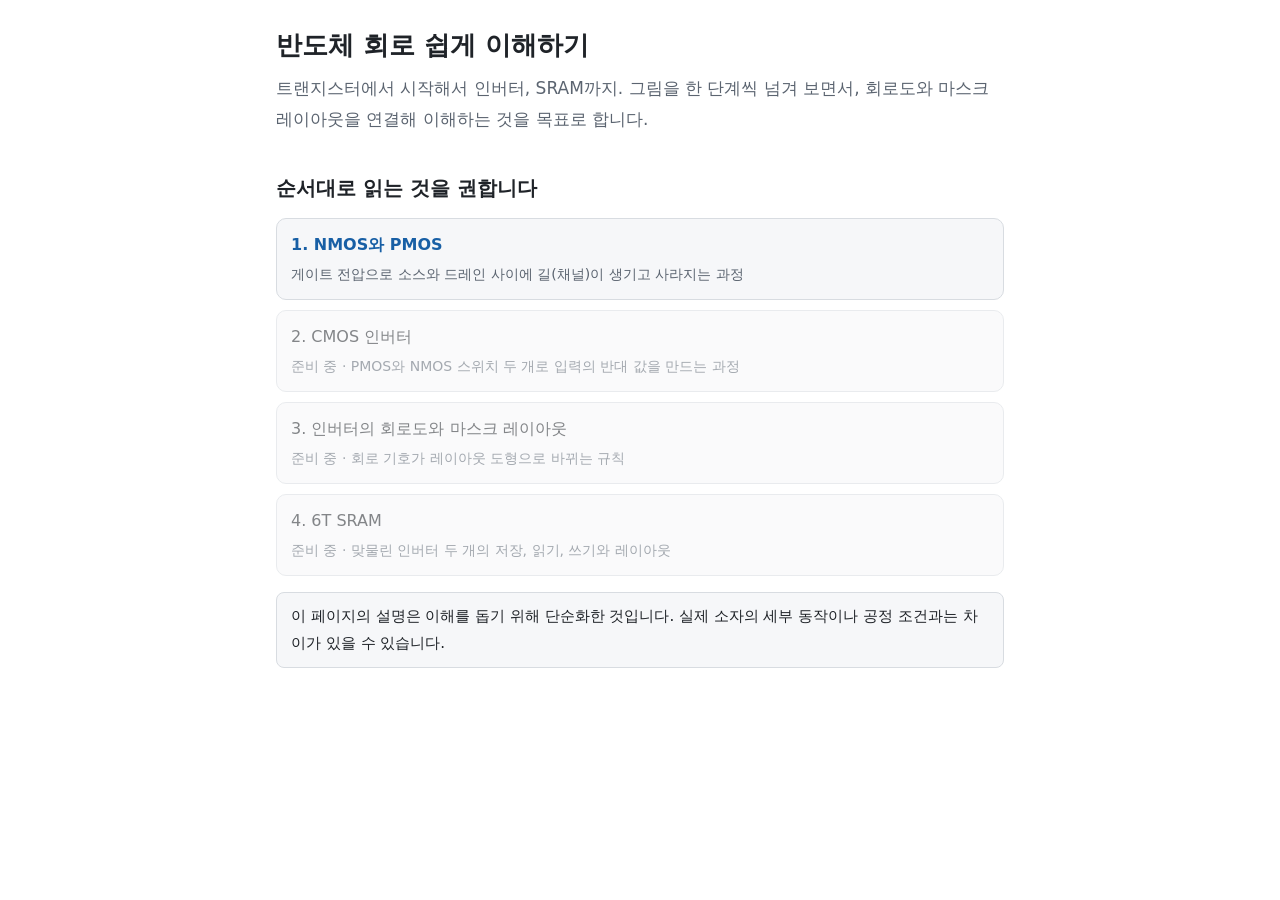
==== index.html @ b7929c88 "Add files via upload" ====
<!doctype html>
<html lang="ko">
<head>
<meta charset="utf-8">
<meta name="viewport" content="width=device-width,initial-scale=1">
<title>반도체 회로 쉽게 이해하기</title>
<link rel="stylesheet" href="style.css">
</head>
<body>
<main>
<h1>반도체 회로 쉽게 이해하기</h1>
<p class="lead">트랜지스터에서 시작해서 인버터, SRAM까지. 그림을 한 단계씩 넘겨 보면서, 회로도와 마스크 레이아웃을 연결해 이해하는 것을 목표로 합니다.</p>

<h2>순서대로 읽는 것을 권합니다</h2>
<ul class="list">
<li><a href="nmos-pmos.html">1. NMOS와 PMOS</a><div class="sub">게이트 전압으로 소스와 드레인 사이에 길(채널)이 생기고 사라지는 과정</div></li>
<li class="soon">2. CMOS 인버터<div class="sub">준비 중 · PMOS와 NMOS 스위치 두 개로 입력의 반대 값을 만드는 과정</div></li>
<li class="soon">3. 인버터의 회로도와 마스크 레이아웃<div class="sub">준비 중 · 회로 기호가 레이아웃 도형으로 바뀌는 규칙</div></li>
<li class="soon">4. 6T SRAM<div class="sub">준비 중 · 맞물린 인버터 두 개의 저장, 읽기, 쓰기와 레이아웃</div></li>
</ul>

<div class="note">이 페이지의 설명은 이해를 돕기 위해 단순화한 것입니다. 실제 소자의 세부 동작이나 공정 조건과는 차이가 있을 수 있습니다.</div>
</main>
</body>
</html>
---- style.css ----
:root{--fg:#1f2328;--muted:#5b6470;--bg:#ffffff;--card:#f6f7f9;--border:#d8dce1;--accent:#185FA5;--accent-bg:#E6F1FB;--accent-border:#85B7EB;--hl:#FF8A00}
@media (prefers-color-scheme:dark){:root{--fg:#e6e8eb;--muted:#a0a8b3;--bg:#16181c;--card:#1f2227;--border:#343941;--accent:#85B7EB;--accent-bg:#1d2f45;--accent-border:#378ADD}}
*{box-sizing:border-box}
html{-webkit-text-size-adjust:100%}
body{margin:0;background:var(--bg);color:var(--fg);font-family:system-ui,-apple-system,"Segoe UI","Noto Sans KR","Malgun Gothic",sans-serif;line-height:1.8;font-size:16px}
main{max-width:760px;margin:0 auto;padding:20px 16px 64px}
h1{font-size:26px;font-weight:600;margin:8px 0 6px;line-height:1.35}
h2{font-size:20px;font-weight:600;margin:40px 0 8px;line-height:1.4}
h3{font-size:17px;font-weight:600;margin:24px 0 6px}
p{margin:10px 0}
a{color:var(--accent)}
.nav{font-size:14px;margin:0}
.lead{color:var(--muted);font-size:17px}
code{background:var(--card);border:1px solid var(--border);border-radius:4px;padding:1px 5px;font-size:.92em}
table{border-collapse:collapse;width:100%;margin:14px 0;font-size:15px}
th,td{border:1px solid var(--border);padding:8px 10px;text-align:left;vertical-align:top}
th{background:var(--card);font-weight:600}
.note{background:var(--card);border:1px solid var(--border);border-radius:8px;padding:10px 14px;margin:16px 0;font-size:15px}
.fig{background:var(--card);border:1px solid var(--border);border-radius:12px;padding:14px;margin:18px 0}
.fig svg{display:block;width:100%;height:auto}
.fig button{font:inherit;font-size:13px;padding:4px 12px;border:1px solid var(--border);border-radius:8px;background:var(--bg);color:var(--fg);cursor:pointer}
.fig button:disabled{opacity:.4;cursor:default}
.fig .row{display:flex;gap:6px;flex-wrap:wrap;margin:0 0 8px;align-items:center}
.fig .lab{font-size:13px;color:var(--muted)}
.fig .cap{font-size:15px;line-height:1.65;min-height:5.4em;margin-top:2px}
.fig .legend{font-size:12px;color:var(--muted);margin-top:6px;line-height:1.6}
.ts{font-size:12px;fill:var(--muted)}
.th{font-size:14px;font-weight:600;fill:var(--fg)}
.list{list-style:none;padding:0;margin:16px 0}
.list li{border:1px solid var(--border);border-radius:10px;padding:12px 14px;margin:10px 0;background:var(--card)}
.list a{font-weight:600;text-decoration:none}
.list .sub{color:var(--muted);font-size:14px;margin-top:2px}
.soon{opacity:.55}
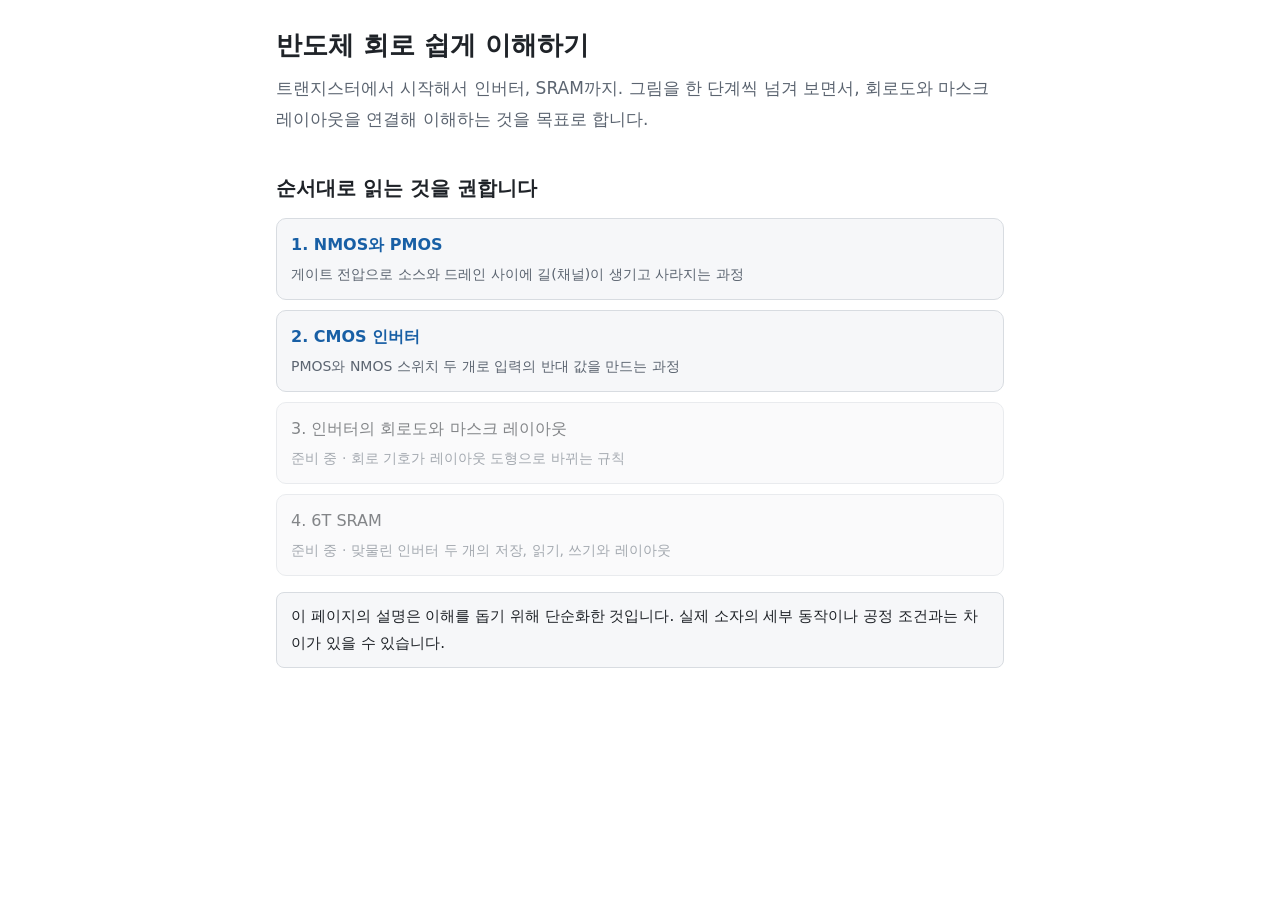
==== commit 6a3dbe32: "Add CMOS inverter page and link it from the index Co-Authored-By: Claude Sonnet 5.5 <noreply@anthrop" ====
--- a/index.html
+++ b/index.html
@@ -14,7 +14,7 @@
 <h2>순서대로 읽는 것을 권합니다</h2>
 <ul class="list">
 <li><a href="nmos-pmos.html">1. NMOS와 PMOS</a><div class="sub">게이트 전압으로 소스와 드레인 사이에 길(채널)이 생기고 사라지는 과정</div></li>
-<li class="soon">2. CMOS 인버터<div class="sub">준비 중 · PMOS와 NMOS 스위치 두 개로 입력의 반대 값을 만드는 과정</div></li>
+<li><a href="inverter.html">2. CMOS 인버터</a><div class="sub">PMOS와 NMOS 스위치 두 개로 입력의 반대 값을 만드는 과정</div></li>
 <li class="soon">3. 인버터의 회로도와 마스크 레이아웃<div class="sub">준비 중 · 회로 기호가 레이아웃 도형으로 바뀌는 규칙</div></li>
 <li class="soon">4. 6T SRAM<div class="sub">준비 중 · 맞물린 인버터 두 개의 저장, 읽기, 쓰기와 레이아웃</div></li>
 </ul>
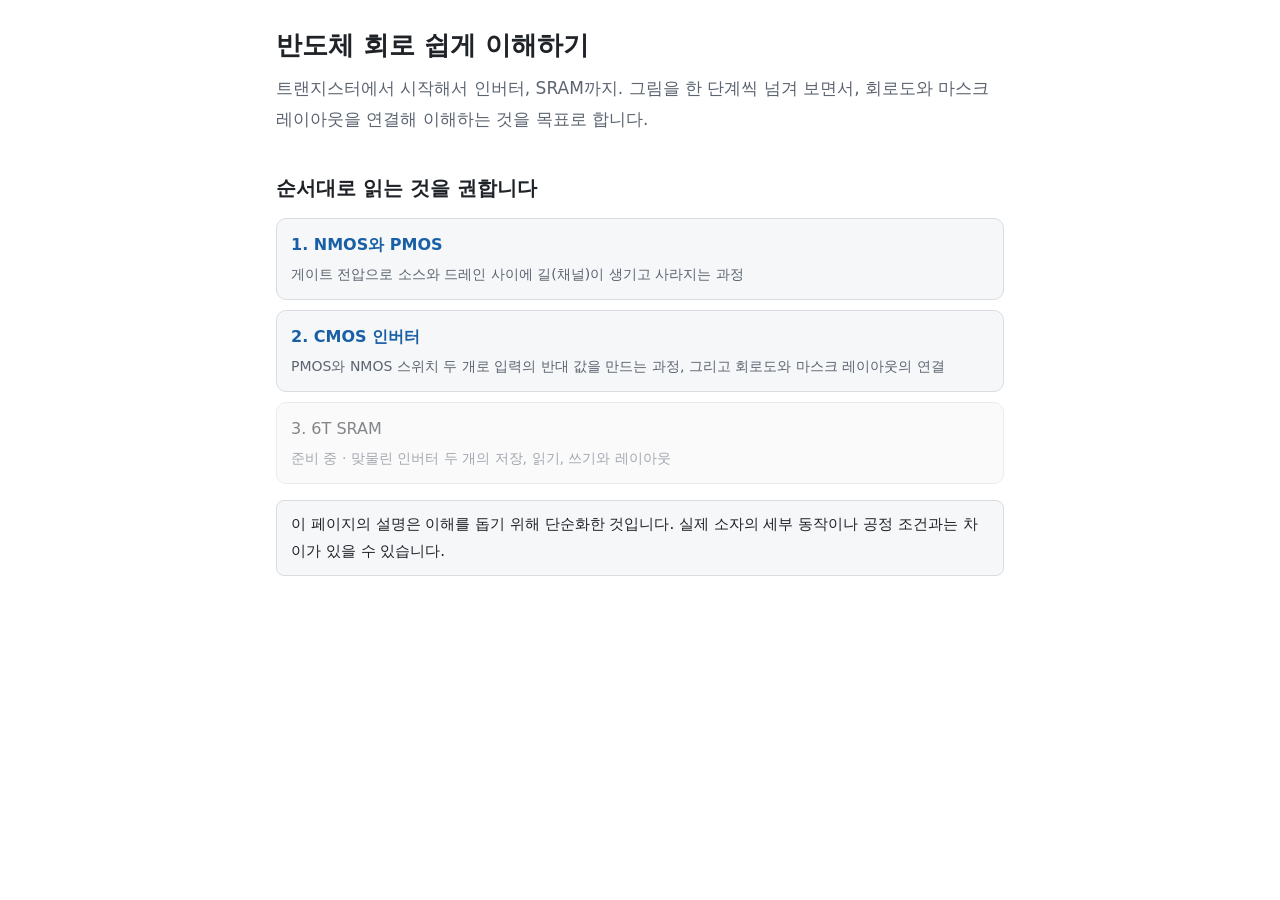
==== commit 4c20f1ef: "Replace symbol panel with schematic+layout figure on the inverter page; merge layout page into index" ====
--- a/index.html
+++ b/index.html
@@ -14,9 +14,8 @@
 <h2>순서대로 읽는 것을 권합니다</h2>
 <ul class="list">
 <li><a href="nmos-pmos.html">1. NMOS와 PMOS</a><div class="sub">게이트 전압으로 소스와 드레인 사이에 길(채널)이 생기고 사라지는 과정</div></li>
-<li><a href="inverter.html">2. CMOS 인버터</a><div class="sub">PMOS와 NMOS 스위치 두 개로 입력의 반대 값을 만드는 과정</div></li>
-<li class="soon">3. 인버터의 회로도와 마스크 레이아웃<div class="sub">준비 중 · 회로 기호가 레이아웃 도형으로 바뀌는 규칙</div></li>
-<li class="soon">4. 6T SRAM<div class="sub">준비 중 · 맞물린 인버터 두 개의 저장, 읽기, 쓰기와 레이아웃</div></li>
+<li><a href="inverter.html">2. CMOS 인버터</a><div class="sub">PMOS와 NMOS 스위치 두 개로 입력의 반대 값을 만드는 과정, 그리고 회로도와 마스크 레이아웃의 연결</div></li>
+<li class="soon">3. 6T SRAM<div class="sub">준비 중 · 맞물린 인버터 두 개의 저장, 읽기, 쓰기와 레이아웃</div></li>
 </ul>
 
 <div class="note">이 페이지의 설명은 이해를 돕기 위해 단순화한 것입니다. 실제 소자의 세부 동작이나 공정 조건과는 차이가 있을 수 있습니다.</div>
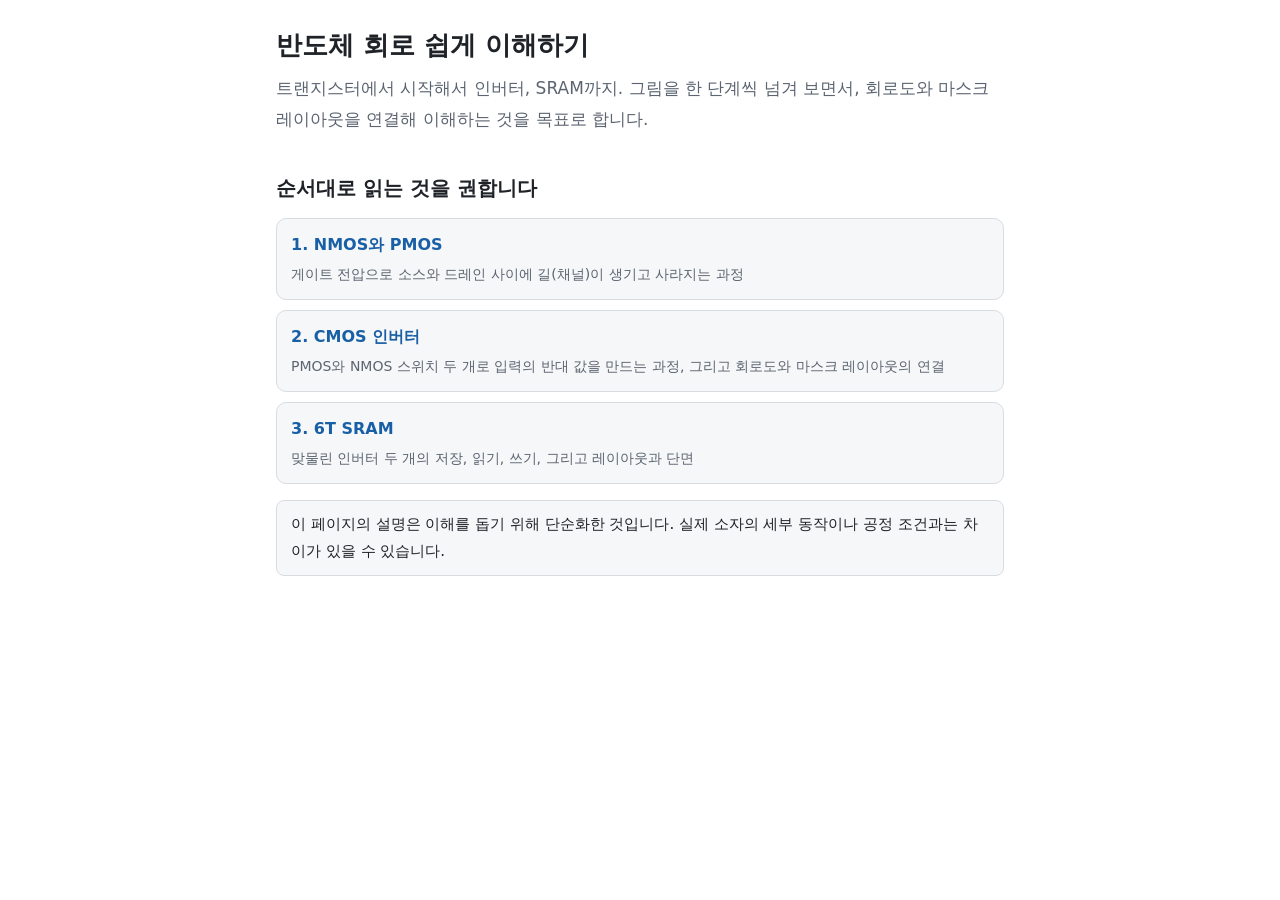
==== commit c185e26d: "Add 6T SRAM page (stepper, layout, cross-section); link from index and inverter Co-Authored-By: Clau" ====
--- a/index.html
+++ b/index.html
@@ -15,7 +15,7 @@
 <ul class="list">
 <li><a href="nmos-pmos.html">1. NMOS와 PMOS</a><div class="sub">게이트 전압으로 소스와 드레인 사이에 길(채널)이 생기고 사라지는 과정</div></li>
 <li><a href="inverter.html">2. CMOS 인버터</a><div class="sub">PMOS와 NMOS 스위치 두 개로 입력의 반대 값을 만드는 과정, 그리고 회로도와 마스크 레이아웃의 연결</div></li>
-<li class="soon">3. 6T SRAM<div class="sub">준비 중 · 맞물린 인버터 두 개의 저장, 읽기, 쓰기와 레이아웃</div></li>
+<li><a href="sram.html">3. 6T SRAM</a><div class="sub">맞물린 인버터 두 개의 저장, 읽기, 쓰기, 그리고 레이아웃과 단면</div></li>
 </ul>
 
 <div class="note">이 페이지의 설명은 이해를 돕기 위해 단순화한 것입니다. 실제 소자의 세부 동작이나 공정 조건과는 차이가 있을 수 있습니다.</div>
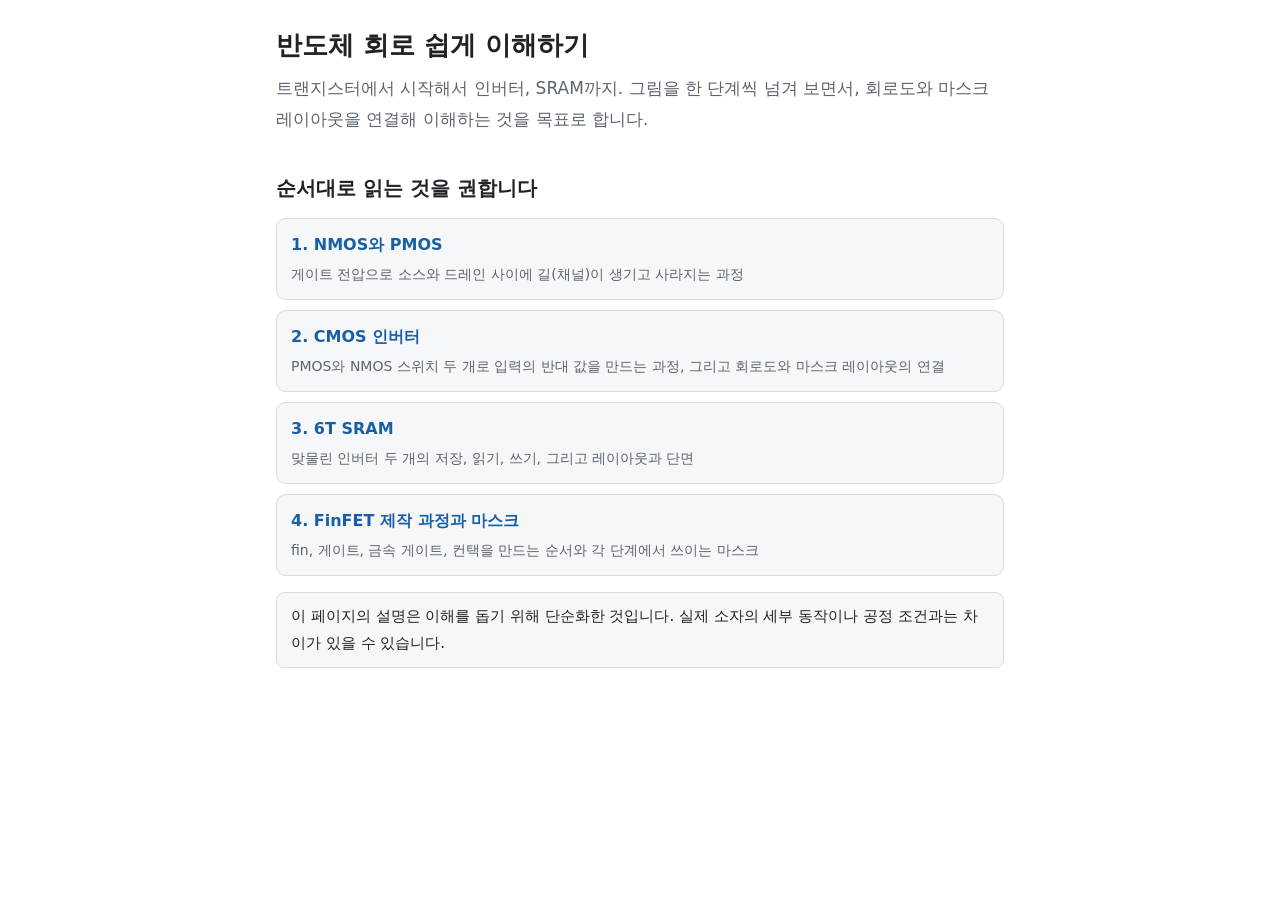
==== commit 40c2e8af: "FinFET 제작 과정과 마스크 페이지 추가 Co-Authored-By: Claude Sonnet 5.5 <noreply@anthropic.com>" ====
--- a/index.html
+++ b/index.html
@@ -16,6 +16,7 @@
 <li><a href="nmos-pmos.html">1. NMOS와 PMOS</a><div class="sub">게이트 전압으로 소스와 드레인 사이에 길(채널)이 생기고 사라지는 과정</div></li>
 <li><a href="inverter.html">2. CMOS 인버터</a><div class="sub">PMOS와 NMOS 스위치 두 개로 입력의 반대 값을 만드는 과정, 그리고 회로도와 마스크 레이아웃의 연결</div></li>
 <li><a href="sram.html">3. 6T SRAM</a><div class="sub">맞물린 인버터 두 개의 저장, 읽기, 쓰기, 그리고 레이아웃과 단면</div></li>
+<li><a href="finfet.html">4. FinFET 제작 과정과 마스크</a><div class="sub">fin, 게이트, 금속 게이트, 컨택을 만드는 순서와 각 단계에서 쓰이는 마스크</div></li>
 </ul>
 
 <div class="note">이 페이지의 설명은 이해를 돕기 위해 단순화한 것입니다. 실제 소자의 세부 동작이나 공정 조건과는 차이가 있을 수 있습니다.</div>
